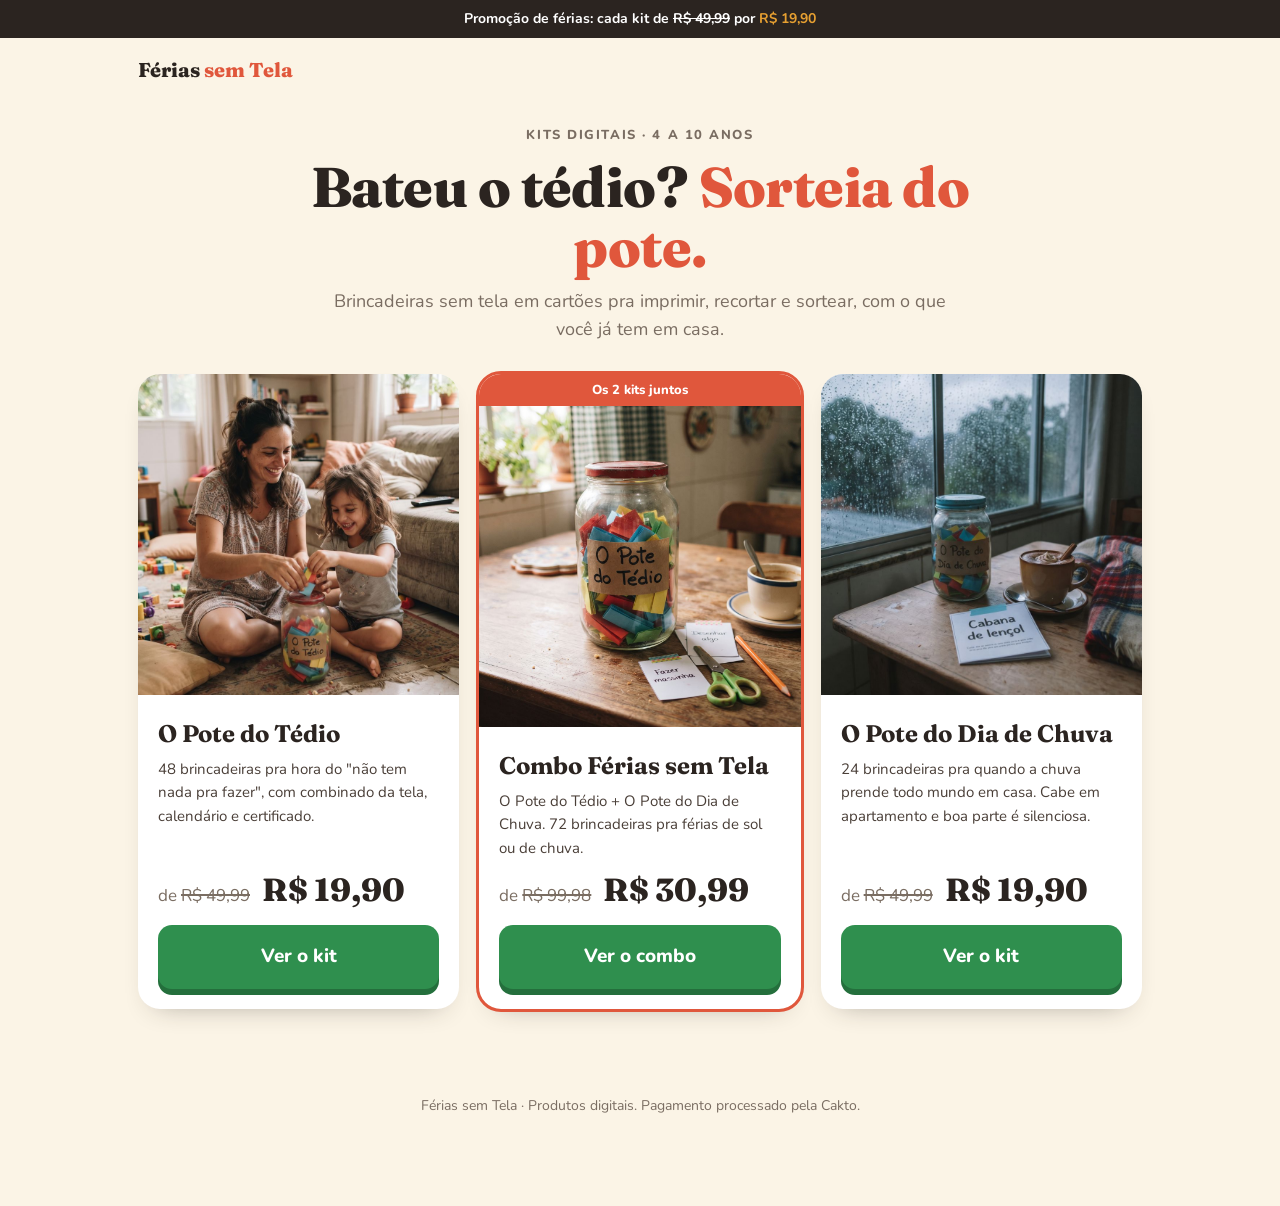
==== index.html @ 8b65e2cc "Site de vendas Férias sem Tela Co-Authored-By: Claude Opus 5.5 <noreply@anthropic.com> Claude-Sessio" ====
<!doctype html>
<html lang="pt-BR">
<head>
<meta charset="utf-8">
<meta name="viewport" content="width=device-width,initial-scale=1">
<title>Férias sem Tela · brincadeiras pra sortear num pote</title>
<meta name="description" content="Kits digitais em PDF com brincadeiras sem tela pra imprimir e sortear num pote. Para crianças de 4 a 10 anos.">
<meta property="og:image" content="img/pote-mesa.jpg">
<link rel="preconnect" href="https://fonts.googleapis.com"><link rel="preconnect" href="https://fonts.gstatic.com" crossorigin>
<link href="https://fonts.googleapis.com/css2?family=Caveat:wght@700&family=Fraunces:opsz,wght@9..144,800&family=Nunito:wght@500;700;800&display=swap" rel="stylesheet">
<link rel="stylesheet" href="style.css">
</head>
<body>
<div class="bar">Promoção de férias: cada kit de <s>R$ 49,99</s> por <b>R$ 19,90</b></div>
<header class="top"><div class="wrap"><a class="logo" href="index.html">Férias <span>sem Tela</span></a></div></header>

<section style="padding-top:20px"><div class="wrap">
  <div class="center narrow" style="margin-bottom:30px">
    <span class="kicker">Kits digitais · 4 a 10 anos</span>
    <h1 class="f" style="font-size:clamp(36px,5.5vw,56px);margin-bottom:10px">Bateu o tédio? <span style="color:var(--mexer)">Sorteia do pote.</span></h1>
    <p class="sub">Brincadeiras sem tela em cartões pra imprimir, recortar e sortear, com o que você já tem em casa.</p>
  </div>
  <div class="prods">
    <div class="prod">
      <img src="img/mae-filha.jpg" alt="Mãe e filha com o Pote do Tédio">
      <div class="in">
        <h3>O Pote do Tédio</h3>
        <p>48 brincadeiras pra hora do "não tem nada pra fazer", com combinado da tela, calendário e certificado.</p>
        <div class="price"><span class="from">de <s>R$ 49,99</s></span><span class="now">R$ 19,90</span></div>
        <a class="btn block" style="margin-top:12px" href="pote-do-tedio.html">Ver o kit</a>
      </div>
    </div>
    <div class="prod best">
      <div class="ribbon">Os 2 kits juntos</div>
      <img src="img/pote-mesa.jpg" alt="Pote de cartões sobre a mesa">
      <div class="in">
        <h3>Combo Férias sem Tela</h3>
        <p>O Pote do Tédio + O Pote do Dia de Chuva. 72 brincadeiras pra férias de sol ou de chuva.</p>
        <div class="price"><span class="from">de <s>R$ 99,98</s></span><span class="now">R$ 30,99</span></div>
        <a class="btn block" style="margin-top:12px" href="combo.html">Ver o combo</a>
      </div>
    </div>
    <div class="prod">
      <img src="img/chuva-janela.jpg" alt="Pote do Dia de Chuva na janela">
      <div class="in">
        <h3>O Pote do Dia de Chuva</h3>
        <p>24 brincadeiras pra quando a chuva prende todo mundo em casa. Cabe em apartamento e boa parte é silenciosa.</p>
        <div class="price"><span class="from">de <s>R$ 49,99</s></span><span class="now">R$ 19,90</span></div>
        <a class="btn block" style="margin-top:12px" href="dia-de-chuva.html">Ver o kit</a>
      </div>
    </div>
  </div>
</div></section>

<footer><div class="wrap">
  <p>Férias sem Tela · Produtos digitais. Pagamento processado pela Cakto.</p>
</div></footer>
</body>
</html>
---- style.css ----
:root{
  --ink:#2B2420; --paper:#FBF4E6; --soft:#7A6D62; --line:#E8DCC6;
  --mexer:#E0573C; --criar:#E7A031; --inventar:#3B78AE; --sossegar:#4F9466;
  --cta:#2F8F4E; --cta-dark:#246F3C;
}
*{box-sizing:border-box;margin:0;padding:0}
html{scroll-behavior:smooth}
body{font-family:'Nunito',system-ui,sans-serif;color:var(--ink);background:var(--paper);line-height:1.55;font-size:17px}
img{max-width:100%;display:block}
a{color:inherit}
.f{font-family:'Fraunces',Georgia,serif;font-weight:800;letter-spacing:-.01em;line-height:1.08}
.h{font-family:'Caveat',cursive;font-weight:700}
.wrap{max-width:1040px;margin:0 auto;padding:0 18px}
.narrow{max-width:680px;margin:0 auto}

/* top bar */
.bar{background:var(--ink);color:#fff;text-align:center;font-size:14px;font-weight:700;padding:8px 12px}
.bar b{color:var(--criar)}

header.top{padding:16px 0}
header.top .wrap{display:flex;justify-content:space-between;align-items:center}
.logo{font-family:'Fraunces',serif;font-weight:800;font-size:20px;text-decoration:none}
.logo span{color:var(--mexer)}
header.top nav a{font-size:14px;font-weight:700;color:var(--soft);text-decoration:none;margin-left:14px}

/* hero */
.hero{padding:22px 0 40px}
.hero .grid{display:grid;grid-template-columns:1.05fr .95fr;gap:40px;align-items:center}
.kicker{display:inline-block;font-weight:800;font-size:13px;letter-spacing:.12em;text-transform:uppercase;color:var(--soft);margin-bottom:12px}
.hero h1{font-size:clamp(38px,6vw,62px);margin-bottom:6px}
.hero h1 em{font-style:normal;color:var(--mexer)}
.hero.chuva h1 em{color:var(--inventar)}
.hero .quote{font-size:34px;color:var(--soft);margin:2px 0 14px;transform:rotate(-2deg);display:inline-block}
.hero p.lead{font-size:19px;margin-bottom:20px;max-width:520px}
.hero .pic{border-radius:22px;overflow:hidden;box-shadow:0 18px 40px -18px rgba(43,36,32,.45);aspect-ratio:4/5}
.hero .pic img{width:100%;height:100%;object-fit:cover}

/* price + button */
.price{display:flex;align-items:baseline;gap:12px;flex-wrap:wrap;margin-bottom:4px}
.price .from{color:var(--soft);font-size:17px}
.price .from s{text-decoration-thickness:2px}
.price .now{font-family:'Fraunces',serif;font-weight:800;font-size:44px;line-height:1}
.price .tag{background:var(--mexer);color:#fff;font-weight:800;font-size:13px;padding:4px 10px;border-radius:999px}
.small{font-size:14px;color:var(--soft)}
.btn{display:inline-block;background:var(--cta);color:#fff;text-decoration:none;font-weight:800;font-size:19px;padding:17px 30px;border-radius:14px;box-shadow:0 6px 0 var(--cta-dark);transition:transform .08s,box-shadow .08s;text-align:center}
.btn:hover{transform:translateY(2px);box-shadow:0 4px 0 var(--cta-dark)}
.btn:active{transform:translateY(6px);box-shadow:0 0 0 var(--cta-dark)}
.btn.block{display:block;width:100%}
.btn-note{margin-top:14px;font-size:14px;color:var(--soft)}
.ghost{display:inline-block;margin-top:12px;font-weight:700;color:var(--inventar)}

/* sections */
section{padding:52px 0}
section.alt{background:#fff}
h2.f{font-size:clamp(30px,4.4vw,44px);margin-bottom:16px}
.center{text-align:center}
.sub{color:var(--soft);font-size:18px;max-width:620px;margin:0 auto 30px}

.steps{display:grid;grid-template-columns:repeat(4,1fr);gap:16px;counter-reset:s}
.step{background:var(--paper);border-radius:18px;padding:20px}
section:not(.alt) .step{background:#fff}
.step b{display:block;font-family:'Fraunces',serif;font-size:20px;margin-bottom:6px}
.step b:before{counter-increment:s;content:counter(s);display:inline-grid;place-items:center;width:30px;height:30px;border-radius:50%;background:var(--ink);color:#fff;font-size:15px;margin-right:8px;vertical-align:2px}

.colors{display:grid;grid-template-columns:repeat(4,1fr);gap:14px}
.color{border-radius:18px;padding:20px;color:#fff}
.color b{font-family:'Fraunces',serif;font-size:24px;display:block;margin-bottom:4px}

.two{display:grid;grid-template-columns:1fr 1fr;gap:40px;align-items:center}
.photo{border-radius:20px;overflow:hidden;box-shadow:0 14px 30px -16px rgba(43,36,32,.4)}
.paper-shot{border-radius:10px;overflow:hidden;box-shadow:0 14px 30px -14px rgba(43,36,32,.45);transform:rotate(-1.5deg);background:#fff}

ul.check{list-style:none}
ul.check li{padding:9px 0 9px 34px;position:relative;border-bottom:1px dashed var(--line)}
ul.check li:before{content:"";position:absolute;left:4px;top:15px;width:16px;height:9px;border-left:3px solid var(--cta);border-bottom:3px solid var(--cta);transform:rotate(-45deg)}

.cards-ex{display:grid;grid-template-columns:repeat(3,1fr);gap:14px}
.card-ex{background:#fff;border:1.5px dashed #cdbfa8;border-radius:12px;padding:18px}
section.alt .card-ex{background:var(--paper)}
.card-ex .pill{display:inline-block;color:#fff;font-weight:800;font-size:11px;letter-spacing:.1em;text-transform:uppercase;padding:3px 10px;border-radius:999px;margin-bottom:8px}
.card-ex h3{font-family:'Fraunces',serif;font-size:21px;margin-bottom:6px}
.card-ex p{font-size:15px}

/* offer box */
.offer{background:#fff;border:2.5px solid var(--ink);border-radius:26px;padding:30px;max-width:560px;margin:0 auto;text-align:center;box-shadow:8px 8px 0 var(--ink)}
.offer h3{font-family:'Fraunces',serif;font-size:28px;margin-bottom:10px}
.offer ul.check{text-align:left;margin:12px 0 20px}
.offer .price{justify-content:center}

.upsell{margin-top:26px;background:#EAF1F8;border-radius:18px;padding:20px;max-width:560px;margin-left:auto;margin-right:auto;text-align:center}
.upsell b{font-family:'Fraunces',serif;font-size:20px;display:block;margin-bottom:4px}

/* faq */
details{background:#fff;border-radius:14px;padding:16px 20px;margin-bottom:10px}
section.alt details{background:var(--paper)}
summary{font-weight:800;cursor:pointer}
details p{margin-top:8px;color:#4a3f38}

/* products grid on index */
.prods{display:grid;grid-template-columns:repeat(3,1fr);gap:20px}
.prod{background:#fff;border-radius:22px;overflow:hidden;display:flex;flex-direction:column;box-shadow:0 12px 28px -18px rgba(43,36,32,.45)}
.prod img{aspect-ratio:1/1;object-fit:cover;width:100%}
.prod .in{padding:20px;display:flex;flex-direction:column;flex:1}
.prod h3{font-family:'Fraunces',serif;font-size:24px;margin-bottom:6px}
.prod p{font-size:15px;color:#4a3f38;margin-bottom:14px;flex:1}
.prod .price .now{font-size:32px}
.prod.best{outline:3px solid var(--mexer)}
.ribbon{background:var(--mexer);color:#fff;font-weight:800;font-size:13px;text-align:center;padding:6px}

footer{padding:34px 0 90px;text-align:center;font-size:14px;color:var(--soft)}
footer a{color:var(--soft)}

/* sticky mobile buy */
.sticky{display:none}

@media (max-width:820px){
  body{font-size:16px}
  .hero .grid,.two{grid-template-columns:1fr;gap:24px}
  .hero .pic{order:-1;aspect-ratio:1/1}
  .steps,.colors{grid-template-columns:1fr 1fr}
  .cards-ex,.prods{grid-template-columns:1fr}
  header.top nav{display:none}
  section{padding:40px 0}
  .offer{padding:22px;box-shadow:5px 5px 0 var(--ink)}
  .sticky{display:flex;position:fixed;left:0;right:0;bottom:0;background:#fff;border-top:1px solid var(--line);padding:10px 14px;gap:12px;align-items:center;z-index:9}
  .sticky .p{font-family:'Fraunces',serif;font-weight:800;font-size:22px;line-height:1}
  .sticky .p small{display:block;font-family:'Nunito';font-weight:700;font-size:12px;color:var(--soft)}
  .sticky .btn{flex:1;padding:13px 10px;font-size:17px}
}
@media (max-width:420px){.steps,.colors{grid-template-columns:1fr}}
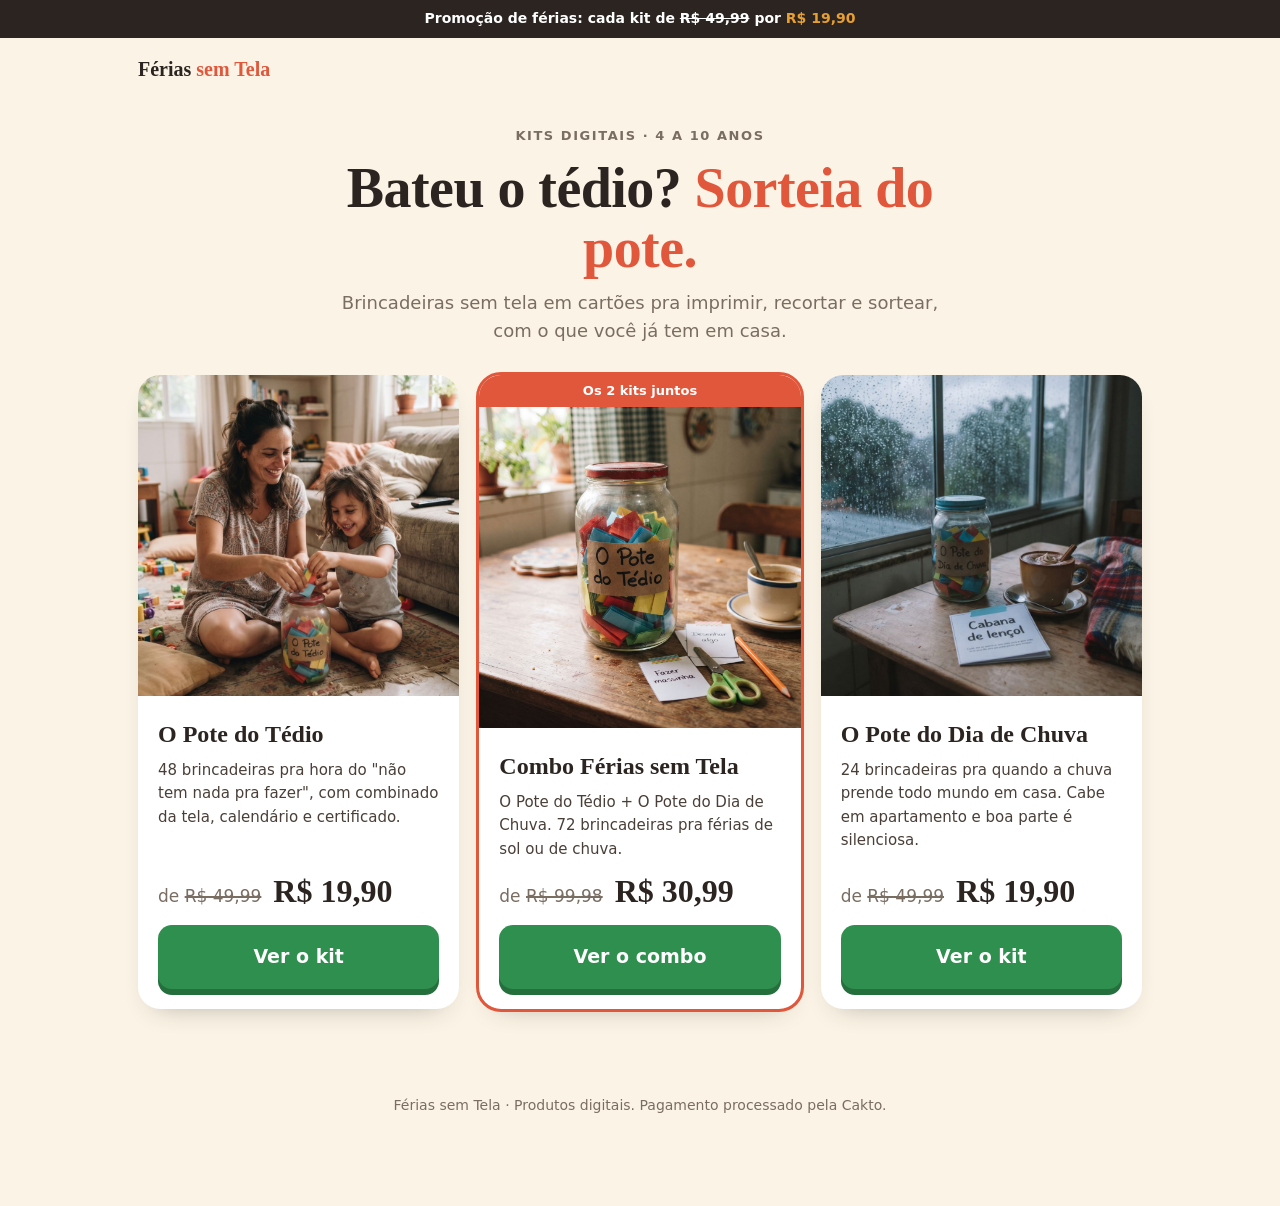
==== commit ea265f32: "Página do Pote do Tédio: botão de compra na primeira tela do celular e carregamento mais rápido - Ce" ====
--- a/index.html
+++ b/index.html
@@ -7,8 +7,31 @@
 <meta name="description" content="Kits digitais em PDF com brincadeiras sem tela pra imprimir e sortear num pote. Para crianças de 4 a 10 anos.">
 <meta property="og:image" content="img/pote-mesa.jpg">
 <link rel="preconnect" href="https://fonts.googleapis.com"><link rel="preconnect" href="https://fonts.gstatic.com" crossorigin>
-<link href="https://fonts.googleapis.com/css2?family=Caveat:wght@700&family=Fraunces:opsz,wght@9..144,800&family=Nunito:wght@500;700;800&display=swap" rel="stylesheet">
+<link rel="stylesheet" href="https://fonts.googleapis.com/css2?family=Caveat:wght@700&family=Fraunces:opsz,wght@9..144,800&family=Nunito:wght@500;700;800&display=swap" media="print" onload="this.media=\'all\'"><noscript><link rel="stylesheet" href="https://fonts.googleapis.com/css2?family=Caveat:wght@700&family=Fraunces:opsz,wght@9..144,800&family=Nunito:wght@500;700;800&display=swap"></noscript>
 <link rel="stylesheet" href="style.css">
+<!-- Meta Pixel Code -->
+<script>
+!function(f,b,e,v,n,t,s)
+{if(f.fbq)return;n=f.fbq=function(){n.callMethod?
+n.callMethod.apply(n,arguments):n.queue.push(arguments)};
+if(!f._fbq)f._fbq=n;n.push=n;n.loaded=!0;n.version='2.0';
+n.queue=[];t=b.createElement(e);t.async=!0;
+t.src=v;s=b.getElementsByTagName(e)[0];
+s.parentNode.insertBefore(t,s)}(window, document,'script',
+'https://connect.facebook.net/en_US/fbevents.js');
+fbq('init', '1176444368263800');
+fbq('track', 'PageView');
+document.addEventListener('click',function(e){
+  var a=e.target.closest&&e.target.closest('a[href*="pay.cakto.com.br"]');
+  if(!a)return;
+  var v=a.getAttribute('data-valor')||'19.90';
+  fbq('track','InitiateCheckout',{value:parseFloat(v),currency:'BRL'});
+});
+</script>
+<noscript><img height="1" width="1" style="display:none"
+src="https://www.facebook.com/tr?id=1176444368263800&ev=PageView&noscript=1"
+/></noscript>
+<!-- End Meta Pixel Code -->
 </head>
 <body>
 <div class="bar">Promoção de férias: cada kit de <s>R$ 49,99</s> por <b>R$ 19,90</b></div>
--- a/style.css
+++ b/style.css
@@ -116,7 +116,18 @@
 @media (max-width:820px){
   body{font-size:16px}
   .hero .grid,.two{grid-template-columns:1fr;gap:24px}
-  .hero .pic{order:-1;aspect-ratio:1/1}
+  .hero{padding:4px 0 32px}
+  .hero .grid{gap:16px}
+  .hero .pic{order:-1;aspect-ratio:2/1;border-radius:16px}
+  .hero .pic img{object-position:50% 35%}
+  .hero .kicker{display:none}
+  .hero h1{font-size:36px}
+  .hero .quote{font-size:28px;margin:0 0 8px}
+  .hero p.lead{font-size:16px;margin-bottom:12px}
+  .hero .price .now{font-size:38px}
+  .hero .grid > div > .small{display:none}
+  .hero .btn{display:block;width:100%}
+  header.top{padding:10px 0}
   .steps,.colors{grid-template-columns:1fr 1fr}
   .cards-ex,.prods{grid-template-columns:1fr}
   header.top nav{display:none}
